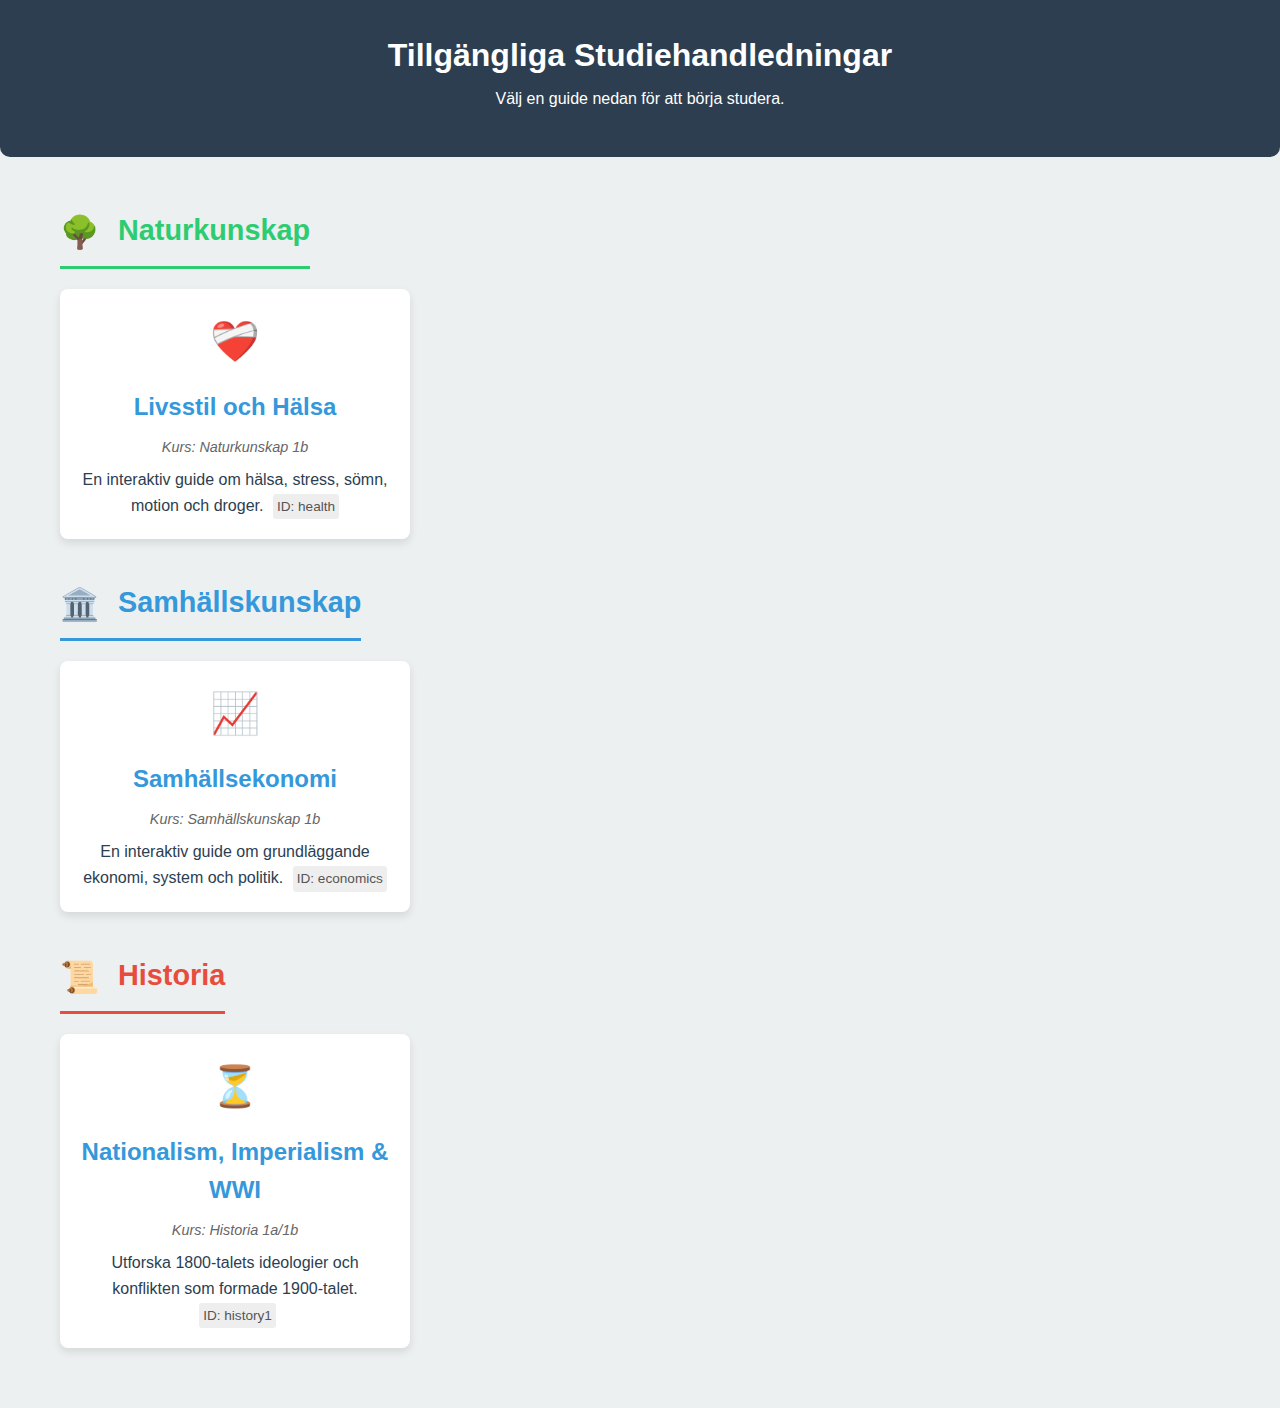
==== index.html @ 3eb87540 "Generalised CSS + JS. Added economy and history study guides. Created standardised "components". Cre" ====
<!DOCTYPE html>
<html lang="sv">
<head>
    <meta charset="UTF-8">
    <meta name="viewport" content="width=device-width, initial-scale=1.0">
    <title>Interaktiva Studiehandledningar - Index</title>
    <link rel="stylesheet" href="studyguide.css">
    <style>
        /* Add some specific styles for the index page */
        body {
            background-color: var(--light);
        }
        .index-header {
            background-color: var(--dark);
            color: white;
            padding: 30px 20px;
            text-align: center;
            margin-bottom: 30px;
            border-radius: 0 0 10px 10px; /* Rounded bottom corners */
        }
        .index-header h1 {
            color: white;
            margin-bottom: 5px;
        }
        /* Styles for Subject Grouping */
        .subject-group {
            margin-bottom: 40px; /* Space between subject groups */
        }
        .subject-group h3 {
            font-size: 1.8em;
            margin-bottom: 20px;
            padding-bottom: 8px;
            border-bottom: 3px solid; /* Default border */
            display: inline-block; /* Keep border tight */
        }
        .subject-group h3 .icon { /* Style for icon span within h3 */
            margin-right: 10px;
            font-size: 1.1em; /* Adjust icon size relative to h3 */
            vertical-align: middle; /* Align icon nicely */
        }

        /* Naturkunskap Specific Styles */
        .subject-naturkunskap h3 {
            color: var(--secondary); /* Green */
            border-color: var(--secondary);
        }

        /* Samhällskunskap Specific Styles */
        .subject-samhallskunskap h3 {
            color: var(--primary); /* Blue */
            border-color: var(--primary);
        }
         /* Historia Specific Styles (Example) */
         .subject-historia h3 {
            color: var(--accent); /* Red */
            border-color: var(--accent);
        }

        .guide-list { /* This now applies to lists WITHIN each subject group */
            display: flex;
            flex-wrap: wrap;
            gap: 20px;
            /* justify-content: center; -- Let it align left within the group */
        }
        .guide-card {
            background-color: white;
            border-radius: 8px;
            padding: 20px;
            box-shadow: 0 4px 8px rgba(0,0,0,0.1);
            text-align: center;
            flex: 0 1 350px; /* Allow shrinking, base width 350px */
            transition: transform 0.3s ease, box-shadow 0.3s ease;
            text-decoration: none;
            color: inherit; /* Inherit text color */
            display: block; /* Make the whole card clickable */
        }
        .guide-card:hover {
            transform: translateY(-5px);
            box-shadow: 0 8px 15px rgba(0,0,0,0.15);
        }
        .guide-card h2 {
            color: var(--primary);
            margin-bottom: 10px;
            font-size: 1.5em;
        }
        .guide-card .course-info { /* Style for the course info paragraph */
            font-size: 0.9em;
            font-style: italic;
            color: #666;
            margin-bottom: 8px; /* Space between course and description */
        }
        .guide-card p {
            color: var(--dark);
            font-size: 1em;
            margin-bottom: 0;
        }
         .guide-card .icon {
            font-size: 2.5em;
            margin-bottom: 15px;
            display: block; /* Make icon block for spacing */
        }
        .guide-card p code {
            font-size: 0.85em;
            color: #555;
            background-color: #eee;
            padding: 2px 4px;
            border-radius: 3px;
            display: inline-block; /* Prevent breaking line */
            margin-left: 5px;
        }
    </style>
</head>
<body>
    <div class="index-header">
        <h1>Tillgängliga Studiehandledningar</h1>
        <p>Välj en guide nedan för att börja studera.</p>
    </div>

    <div class="container">

        <!-- Naturkunskap Group -->
        <div class="subject-group subject-naturkunskap">
            <h3><span class="icon">🌳</span> Naturkunskap</h3>
            <div class="guide-list">
                <!-- Hälsa Guide Card -->
                <a href="healthguide.html" class="guide-card">
                    <span class="icon">❤️‍🩹</span>
                    <h2>Livsstil och Hälsa</h2>
                    <p class="course-info">Kurs: Naturkunskap 1b</p> 
                    <p>En interaktiv guide om hälsa, stress, sömn, motion och droger. <code>ID: health</code></p>
                </a>
                <!-- Add more Naturkunskap guides here -->
            </div>
        </div>

        <!-- Samhällskunskap Group -->
        <div class="subject-group subject-samhallskunskap">
             <h3><span class="icon">🏛️</span> Samhällskunskap</h3>
            <div class="guide-list">
                <!-- Ekonomi Guide Card -->
                <a href="economicsguide.html" class="guide-card">
                     <span class="icon">📈</span>
                    <h2>Samhällsekonomi</h2>
                     <p class="course-info">Kurs: Samhällskunskap 1b</p> 
                    <p>En interaktiv guide om grundläggande ekonomi, system och politik. <code>ID: economics</code></p>
                </a>
                <!-- Add more Samhällskunskap guides here -->
            </div>
        </div>

        <!-- Historia Group -->
        <div class="subject-group subject-historia">
             <h3><span class="icon">📜</span> Historia</h3>
            <div class="guide-list">
                 <a href="historyguide.html" class="guide-card">
                    <span class="icon">⏳</span>
                    <h2>Nationalism, Imperialism & WWI</h2>
                    <p class="course-info">Kurs: Historia 1a/1b</p> 
                    <p>Utforska 1800-talets ideologier och konflikten som formade 1900-talet. <code>ID: history1</code></p>
                </a>
            </div>
        </div>

    </div>

</body>
</html>
---- studyguide.css ----
:root {
    --primary: #3498db;
    --secondary: #2ecc71;
    --accent: #e74c3c;
    --light: #ecf0f1;
    --dark: #2c3e50;
    --correct: #27ae60;
    --wrong: #c0392b;
    --gold: #f39c12;
}

* {
    box-sizing: border-box;
    margin: 0;
    padding: 0;
    font-family: 'Segoe UI', Tahoma, Geneva, Verdana, sans-serif;
}

body {
    background-color: var(--light);
    color: var(--dark);
    line-height: 1.6;
}

.container {
    max-width: 1200px;
    margin: 0 auto;
    padding: 20px;
}

header {
    background-color: var(--primary);
    color: white;
    padding: 20px;
    border-radius: 10px;
    margin-bottom: 20px;
    text-align: center;
    box-shadow: 0 4px 6px rgba(0, 0, 0, 0.1);
}

header h1 {
    color: white;
}

ul {
    padding-left: 20px; 
    margin-left: 0;  
    list-style-position: outside; 
}

nav {
    background-color: var(--dark);
    border-radius: 10px;
    margin-bottom: 20px;
    overflow: hidden;
}

nav ul {
    display: flex;
    list-style-type: none;
    flex-wrap: wrap;
    padding-left: 0;
}

nav li {
    flex-grow: 1;
    text-align: center;
}

nav a {
    display: block;
    color: white;
    text-decoration: none;
    padding: 15px;
    transition: background-color 0.3s;
}

nav a:hover, nav a.active {
    background-color: var(--primary);
}

.section {
    background-color: white;
    border-radius: 10px;
    padding: 20px;
    margin-bottom: 20px;
    box-shadow: 0 2px 4px rgba(0, 0, 0, 0.1);
    display: none;
}

.section.active {
    display: block;
}

h1, h2, h3 {
    color: var(--primary);
    margin-bottom: 15px;
}

p {
    margin-bottom: 15px;
}

.definition {
    background-color: #f8f9fa;
    border-left: 4px solid var(--secondary);
    padding: 15px;
    margin-bottom: 15px;
    border-radius: 0 5px 5px 0;
}

.definition h3 {
    margin-bottom: 5px;
    color: var(--secondary);
}

.info-box {
    background-color: #e3f2fd;
    border-radius: 5px;
    padding: 15px;
    margin-bottom: 15px;
    border: 1px solid #bbdefb;
}

.warning-box {
    background-color: #ffebee;
    border-radius: 5px;
    padding: 15px;
    margin-bottom: 15px;
    border: 1px solid #ffcdd2;
}

.flex-container {
    display: flex;
    flex-wrap: wrap;
    gap: 20px;
    margin-bottom: 15px;
}

.card {
    flex: 1 1 300px;
    background-color: white;
    border-radius: 5px;
    padding: 15px;
    box-shadow: 0 2px 4px rgba(0, 0, 0, 0.1);
    border-top: 4px solid var(--primary);
}

.illustration {
    background-color: #f5f5f5;
    border-radius: 5px;
    padding: 15px;
    margin-bottom: 15px;
    text-align: center;
}

.illustration img {
    max-width: 100%;
    height: auto;
}

.quiz-container {
    background-color: white;
    border-radius: 10px;
    padding: 20px;
    margin-bottom: 20px;
    box-shadow: 0 2px 4px rgba(0, 0, 0, 0.1);
}

.question {
    margin-bottom: 20px;
    padding: 15px;
    background-color: #f8f9fa;
    border-radius: 5px;
}

.options {
    margin-top: 10px;
}

.option {
    background-color: #e3f2fd;
    border: 1px solid #bbdefb;
    border-radius: 5px;
    padding: 10px;
    margin-bottom: 10px;
    cursor: pointer;
    transition: all 0.3s;
}

.option:hover {
    background-color: #bbdefb;
    transform: translateY(-2px);
}

.option.selected {
    background-color: var(--primary);
    color: white;
    font-weight: bold;
    border: 2px solid var(--dark);
    transform: scale(1.02);
}

.option.correct {
    background-color: var(--correct);
    color: white;
}

.option.wrong {
    background-color: var(--wrong);
    color: white;
}

.result {
    background-color: var(--light);
    border-radius: 5px;
    padding: 15px;
    margin-top: 20px;
    text-align: center;
    font-weight: bold;
}

button {
    background-color: var(--primary);
    color: white;
    border: none;
    border-radius: 5px;
    padding: 10px 20px;
    cursor: pointer;
    font-size: 16px;
    margin-top: 10px;
    transition: background-color 0.3s, transform 0.2s;
}

button:hover {
    background-color: #2980b9;
    transform: translateY(-2px);
}

.progress-container {
    height: 20px;
    background-color: #f5f5f5;
    border-radius: 10px;
    margin-bottom: 20px;
    overflow: hidden;
}

.progress-bar {
    height: 100%;
    background-color: var(--secondary);
    border-radius: 10px;
    width: 0;
    transition: width 0.5s;
}

.timer {
    font-size: 24px;
    text-align: center;
    margin-bottom: 20px;
}

.flex-two-column {
    display: flex;
    flex-wrap: wrap;
    gap: 20px;
    margin-bottom: 15px;
}

.column {
    flex: 1 1 45%;
    min-width: 300px;
}

table {
    width: 100%;
    border-collapse: collapse;
    margin-bottom: 15px;
}

table, th, td {
    border: 1px solid #ddd;
}

th, td {
    padding: 12px;
    text-align: left;
}

th {
    background-color: var(--primary);
    color: white;
}

tr:nth-child(even) {
    background-color: #f2f2f2;
}

.tabs {
    display: flex;
    margin-bottom: 15px;
    border-bottom: 2px solid var(--primary);
}

.tab {
    padding: 10px 20px;
    cursor: pointer;
    background-color: #f5f5f5;
    border-radius: 5px 5px 0 0;
    margin-right: 5px;
}

.tab.active {
    background-color: var(--primary);
    color: white;
}

.tab-content {
    display: none;
    padding: 15px;
    background-color: #f8f9fa;
    border-radius: 0 0 5px 5px;
}

.tab-content.active {
    display: block;
}

.achievements {
    display: flex;
    flex-wrap: wrap;
    gap: 15px;
    margin-top: 20px;
}

.achievement {
    background-color: #f5f5f5;
    border-radius: 5px;
    padding: 15px;
    flex: 1 1 200px;
    text-align: center;
    position: relative;
    transition: transform 0.3s, box-shadow 0.3s;
    overflow: hidden;
}

.achievement.unlocked {
    background-color: #dff0d8;
    border: 1px solid #d6e9c6;
    box-shadow: 0 0 15px rgba(46, 204, 113, 0.5);
}

.achievement-icon {
    font-size: 36px;
    margin-bottom: 10px;
    position: relative;
    z-index: 2;
}

.locked-overlay {
    position: absolute;
    top: 0;
    left: 0;
    right: 0;
    bottom: 0;
    background-color: rgba(0, 0, 0, 0.5);
    border-radius: 5px;
    display: flex;
    align-items: center;
    justify-content: center;
    color: white;
    font-size: 24px;
    transition: opacity 0.5s;
    z-index: 3;
}

.activity-icons {
    display: flex;
    flex-wrap: wrap;
    justify-content: center;
    gap: 20px;
    margin: 20px 0;
}

.activity-icon {
    width: 70px;
    height: 70px;
    border-radius: 50%;
    background-color: #f5f5f5;
    border: 1px solid #2c3e50;
    display: flex;
    align-items: center;
    justify-content: center;
    font-size: 36px;
}

.time-record {
    font-weight: bold;
    color: var(--primary);
    margin-top: 10px;
    text-align: center;
}

.achievement-tier {
    display: flex;
    justify-content: space-between;
    margin-top: 10px;
    border-radius: 5px;
    overflow: hidden;
    height: 20px;
}

.tier {
    flex: 1;
    text-align: center;
    font-size: 12px;
    line-height: 20px;
    color: white;
}

.tier-1 { background-color: #9b59b6; }
.tier-2 { background-color: #3498db; }
.tier-3 { background-color: #2ecc71; }

/* Floating quiz status bar */
.quiz-status-floating {
    position: fixed;
    bottom: 20px;
    right: 20px;
    background-color: var(--dark);
    color: white;
    padding: 15px;
    border-radius: 10px;
    box-shadow: 0 4px 15px rgba(0, 0, 0, 0.3);
    z-index: 1000;
    min-width: 180px;
    opacity: 0.9;
    transition: opacity 0.3s, transform 0.3s;
}

.quiz-status-floating:hover {
    opacity: 1;
    transform: translateY(-5px);
}

.quiz-status-floating .timer {
    font-size: 24px;
    margin-bottom: 10px;
    text-align: center;
}

.mini-progress {
    height: 8px;
    background-color: rgba(255, 255, 255, 0.3);
    border-radius: 4px;
    overflow: hidden;
    margin-bottom: 10px;
}

.mini-progress-bar {
    height: 100%;
    background-color: var(--secondary);
    border-radius: 4px;
    width: 0;
    transition: width 0.5s;
}

.status-text {
    text-align: center;
    font-size: 14px;
}

/* Notifications for achievements */
.achievement-notification {
    position: fixed;
    top: 20px;
    left: 50%;
    transform: translateX(-50%) translateY(-150px);
    background-color: var(--dark);
    color: white;
    padding: 20px;
    border-radius: 10px;
    box-shadow: 0 4px 20px rgba(0,0,0,0.4);
    z-index: 1010;
    display: flex;
    align-items: center;
    max-width: 450px;
    opacity: 0;
    transition: transform 0.5s ease, opacity 0.5s ease;
}

.achievement-notification.show {
    opacity: 1;
    transform: translateX(-50%) translateY(0);
}

.achievement-notification .icon {
    font-size: 40px;
    margin-right: 15px;
    animation: bounce 1s infinite;
}

.achievement-notification .content h3 {
    margin: 0 0 5px 0;
    color: white;
}

.achievement-notification .content p {
    margin: 0;
    font-size: 14px;
}

.achievement-stack {
    position: fixed;
    top: 20px;
    right: 20px;
    z-index: 1010;
    display: flex;
    flex-direction: column;
    align-items: flex-end;
    gap: 10px;
    pointer-events: none;
}

@keyframes achievement-unlock {
    0% { transform: scale(1); }
    50% { transform: scale(1.1); }
    100% { transform: scale(1); }
}

@keyframes shine {
    0% { background-position: -100px; }
    40% { background-position: 300px; }
    100% { background-position: 300px; }
}

@keyframes bounce {
    0%, 100% { transform: translateY(0); }
    50% { transform: translateY(-10px); }
}

.achievement.unlocking {
    animation: achievement-unlock 0.8s ease-in-out;
    background-image: linear-gradient(90deg, 
        rgba(255,255,255,0) 0%, 
        rgba(255,255,255,0.4) 50%, 
        rgba(255,255,255,0) 100%);
    background-size: 200px 100%;
    background-repeat: no-repeat;
    animation: achievement-unlock 0.8s ease-in-out, 
               shine 1.5s ease-in-out;
}

.achievement .locked-overlay.hiding {
    opacity: 0;
}

@media (max-width: 768px) {
    .flex-container, .flex-two-column {
        flex-direction: column;
    }
    
    nav ul {
        flex-direction: column;
    }
    
    .quiz-status-floating {
        bottom: 10px;
        right: 10px;
        padding: 10px;
        min-width: 150px;
    }
    
    .quiz-status-floating .timer {
        font-size: 20px;
        margin-bottom: 5px;
    }
    
    .achievement-notification {
        width: 90%;
        padding: 15px;
    }
    
    .achievement-notification .icon {
        font-size: 30px;
    }
}

@keyframes fadeIn {
    from { opacity: 0; }
    to { opacity: 1; }
}

@keyframes pulse {
    0% { transform: scale(1); }
    50% { transform: scale(1.05); }
    100% { transform: scale(1); }
}

.animated {
    animation: fadeIn 0.5s ease-in-out;
}

.pulse {
    animation: pulse 2s infinite;
}

.confetti {
    position: absolute;
    width: 8px;
    height: 8px;
    background-color: var(--gold);
    opacity: 0;
    animation: confetti-fall 3s ease-in-out forwards;
    z-index: 1;
}

@keyframes confetti-fall {
    0% {
        transform: translateY(-50px) rotate(0deg);
        opacity: 1;
    }
    100% {
        transform: translateY(100px) rotate(360deg);
        opacity: 0;
    }
}

/* Styling for Achievement Popup (now using class) */
.achievement-popup {
    position: fixed;
    top: 50%;
    left: 50%;
    background: linear-gradient(to bottom, #ffd700, #f1c40f); /* Gold gradient */
    color: #5E412F; /* Dark brown text */
    padding: 25px 40px;
    border-radius: 10px;
    box-shadow: 0 6px 12px rgba(0,0,0,0.3), 0 0 0 5px #B8860B; /* Shadow and thick border effect */
    z-index: 1001; /* Ensure it's definitely on top */
    font-size: 1.2em;
    border: 2px solid #B8860B; /* Darker gold border */
    opacity: 0; /* Start hidden for animation */
    transform: translate(-50%, -50%) scale(0.5); /* Start centered and small */
    transition: opacity 0.4s ease-out, transform 0.4s cubic-bezier(0.68, -0.55, 0.27, 1.55); /* Smooth pop animation */
    display: block; /* Override potential inline style */
    text-align: center;
    max-width: 90%;
    width: 400px; /* Set a max width */
}

.achievement-popup.show {
    opacity: 1;
    transform: translate(-50%, -50%) scale(1); /* End centered and full size */
}

@keyframes achievement-unlock {
    0% { transform: scale(1); }
    50% { transform: scale(1.1); }
    100% { transform: scale(1); }
}

/* Styling for Quiz Result Panel */
#quiz-result {
    background-color: #e3f2fd; /* Light blue background */
    border: 2px solid var(--primary);
    border-radius: 10px;
    padding: 30px;
    margin-top: 20px;
    text-align: center;
    box-shadow: 0 5px 15px rgba(0,0,0,0.15);
}

#quiz-result h3 {
    margin-bottom: 20px;
    font-size: 2em;
    color: var(--primary);
}

#quiz-result p {
    font-size: 1.2em;
    margin-bottom: 15px;
}

#quiz-result .quiz-score {
    font-size: 1.5em;
    font-weight: bold;
    color: var(--secondary); /* Green score */
    margin-top: 20px;
}

#quiz-result .result-actions {
    margin-top: 30px;
    display: flex;
    justify-content: center;
    gap: 20px;
}

#quiz-result .result-actions button {
    padding: 12px 25px;
    font-size: 1.1em;
}

/* Max Score Celebration Styles */
#quiz-result.max-score-celebration {
    position: relative; /* Needed for pseudo-elements */
    border-color: var(--gold);
    background: linear-gradient(135deg, #e3f2fd 70%, #fffacd 100%); /* Add subtle gold shimmer */
    overflow: hidden; /* Keep fireworks contained */
}

#quiz-result.max-score-celebration h3::before {
    content: '🏆 '; /* Add trophy emoji before heading */
    font-size: 1.2em; /* Make trophy slightly larger */
    margin-right: 10px;
    display: inline-block;
    animation: trophy-bounce 1s ease-in-out infinite;
}

#quiz-result.max-score-celebration::before, 
#quiz-result.max-score-celebration::after {
    content: '';
    position: absolute;
    width: 6px;
    height: 6px;
    background: var(--gold);
    border-radius: 50%;
    box-shadow: 
        /* Simple firework sparks using box-shadow */
        0 -15px 0 var(--secondary), 
        15px 0px 0 var(--accent), 
        0 15px 0 var(--primary), 
        -15px 0px 0 var(--secondary),
        10px -10px 0 var(--accent), 
        10px 10px 0 var(--primary), 
        -10px 10px 0 var(--secondary), 
        -10px -10px 0 var(--accent);
    animation: fireworks 1.2s ease-out infinite both;
    opacity: 0;
}

#quiz-result.max-score-celebration::after {
    left: 20%;
    top: 20%;
    animation-delay: 0.3s;
}

#quiz-result.max-score-celebration::before {
    right: 20%;
    bottom: 20%;
    animation-delay: 0.6s;
}

@keyframes fireworks {
    0% { transform: scale(0.5); opacity: 0.5; }
    50% { opacity: 1; }
    100% { transform: scale(1.5); opacity: 0; }
}

@keyframes trophy-bounce {
    0%, 100% { transform: translateY(0) rotate(0deg); }
    25% { transform: translateY(-5px) rotate(-5deg); }
    75% { transform: translateY(-5px) rotate(5deg); }
}

/* Styling for Quiz Answer Feedback */
#quiz-answers {
    font-size: 1.1em;
}

/* Styling for multi-achievement list inside popup */
.achievement-popup .multi-achievement-list {
    margin-top: 15px;
    text-align: left; /* Align text left for list */
}

.achievement-popup .multi-achievement-list p {
    margin-bottom: 8px; /* Space between items */
    font-size: 1em; /* Adjust size if needed */
}

.achievement-popup .multi-achievement-list .icon {
    display: inline-block; /* Icons inline with text */
    font-size: 1.5em; /* Adjust icon size */
    margin: 0 8px 0 0; /* Space after icon */
    vertical-align: middle; /* Align icon nicely */
}

/* Styling for new record section */
.achievement-popup .popup-divider {
    border: none;
    border-top: 1px solid rgba(0,0,0,0.1);
    margin: 15px 0;
}

.achievement-popup .new-record-section {
    margin-top: 15px;
}

.achievement-popup .new-record-section h4 {
    color: var(--primary); /* Match other headings */
    margin-bottom: 10px;
    font-size: 1.1em;
}

.achievement-popup .new-record-section p {
    margin-bottom: 5px;
    font-size: 1em;
    color: #5E412F; /* Dark brown text */
}

.achievement-popup .new-record-section .icon {
    display: inline-block;
    font-size: 1.3em;
    margin: 0 8px 0 0;
    vertical-align: middle;
}

/* Wrapper for centering difficulty switch */
.difficulty-switch-wrapper {
    text-align: center;
    margin-top: 20px; /* Restore top margin */
}

/* Difficulty Switch Styling */
.difficulty-switch {
    display: inline-block;
    text-align: center;
    margin-bottom: 15px;
    position: relative;
    padding: 20px 0;
}

.difficulty-switch > label {
    display: block;
    margin-bottom: 10px;
    font-weight: bold;
    color: var(--dark);
}

.switch-container {
    position: relative;
    z-index: 1;
    display: inline-block;
    width: 320px;
    height: 50px;
    background-color: var(--light);
    border-radius: 25px;
    border: 1px solid #ccc;
    box-shadow: inset 0 1px 3px rgba(0,0,0,0.1);
    overflow: hidden;
}

.switch-container input[type="radio"] {
    display: none;
}

.switch-label {
    position: absolute;
    top: 0;
    bottom: 0;
    width: 50%;
    font-size: 1.1em;
    line-height: 50px;
    text-align: center;
    cursor: pointer;
    z-index: 1;
    color: var(--dark);
    transition: color 0.3s ease;
}

.switch-label-left {
    left: 0;
    border-radius: 20px 0 0 20px;
}

.switch-label-right {
    right: 0;
    border-radius: 0 20px 20px 0;
}

.switch-selection {
    position: absolute;
    top: 2px;
    left: 2px;
    width: calc(50% - 4px);
    height: calc(100% - 4px);
    background-color: var(--primary);
    border-radius: 23px;
    z-index: 0;
    transition: transform 0.3s cubic-bezier(0.68, -0.55, 0.27, 1.55);
    box-shadow: 0 2px 5px rgba(0,0,0,0.2);
}

/* Move selection indicator and change text color */
#difficulty-normal:checked ~ .switch-selection {
    transform: translateX(0%);
}
#difficulty-normal:checked + .switch-label-left {
    color: white;
}

#difficulty-crazy:checked ~ .switch-selection {
    transform: translateX(calc(100% + 4px));
}
#difficulty-crazy:checked + .switch-label-right {
    color: white;
}

/* Banana background pattern - Single Large Banana */
.difficulty-switch::before {
    content: '🍌'; /* Single banana */
    position: absolute;
    top: 50%; /* Center vertically relative to parent */
    right: -20px; /* Position slightly off the right edge of the parent */
    width: auto; /* Let font size determine width */
    height: auto; /* Let font size determine height */
    font-size: 6em; /* Make it large */
    line-height: 1; 
    color: rgba(243, 156, 18, 0.25); /* Slightly less transparent */
    z-index: 0; /* Behind switch-container */
    pointer-events: none; 
    opacity: 0; 
    transition: opacity 0.4s ease, transform 0.4s ease; /* Add transform transition */
    /* Removed overflow, text-align, word-wrap */
    transform: translate(0, -50%) rotate(15deg); /* Center vertically and add rotation */
    transform-origin: center center;
}

/* Show and slightly move banana when crazy is checked */
.difficulty-switch:has(#difficulty-crazy:checked)::before {
    opacity: 1; 
    transform: translate(10px, -50%) rotate(25deg); /* Move slightly right and rotate more */
}

/* Styling for new record section */
.achievement-popup .new-record-section {
    margin-top: 15px;
}

.achievement-popup .new-record-section h4 {
    color: var(--primary); /* Match other headings */
    margin-bottom: 10px;
    font-size: 1.1em;
}

.achievement-popup .new-record-section p {
    margin-bottom: 5px;
    font-size: 1em;
    color: #5E412F; /* Dark brown text */
}

.achievement-popup .new-record-section .icon {
    display: inline-block;
    font-size: 1.3em;
    margin: 0 8px 0 0;
    vertical-align: middle;
}

/* ==== Vetenskap Section Enhancements ==== */

.box-icon {
    margin-right: 5px;
    vertical-align: middle; /* Apply middle align generally */
}

/* Health Dimensions Section */
.health-dimensions .illustration-column {
    display: flex; 
    align-items: center; 
    justify-content: center;
}

.icon-list-alt {
    list-style: none;
    padding-left: 0;
    margin-top: 10px;
}

.icon-list-alt li {
    display: flex;
    align-items: baseline;
    margin-bottom: 10px;
}

.icon-list-alt .list-icon {
    color: var(--primary);
    margin-right: 10px;
    font-size: 1.3em;
    flex-shrink: 0;
}

/* Styled Lists Variations */
.styled-list {
    list-style: none;
    padding-left: 0;
    margin-top: 10px;
}

.styled-list li {
    padding-left: 25px;
    position: relative;
    margin-bottom: 6px;
}

.styled-list li::before {
    content: ''; /* Base empty */
    position: absolute;
    left: 5px;
    top: 7px; /* Adjust vertical alignment */
    width: 8px;
    height: 8px;
    border-radius: 50%;
    background-color: var(--primary);
}

.check-list-alt li::before {
    content: '✓';
    background-color: transparent;
    font-weight: bold;
    font-size: 1.2em;
    width: auto;
    height: auto;
    top: 0;
    left: 0;
}
.check-list-alt.green-checks li::before {
    color: var(--correct);
}
.check-list-alt.red-checks li::before {
    color: var(--wrong);
}

.cross-list-alt li::before {
    content: '✗';
    background-color: transparent;
    font-weight: bold;
    font-size: 1.2em;
    width: auto;
    height: auto;
    top: 0;
    left: 0;
    color: var(--wrong);
}

/* Comparison Box */
.comparison-box h3 .box-icon {
    color: var(--primary);
}

.comparison-grid {
    display: flex;
    gap: 20px;
    margin-top: 15px;
}

.comparison-item {
    flex: 1;
    padding: 15px;
    border-radius: 5px;
    background-color: rgba(255,255,255,0.5);
}

.comparison-item h4 {
    font-size: 1.1em;
    margin-bottom: 10px;
    text-align: center;
    border-bottom: 1px solid #ccc;
    padding-bottom: 5px;
}

.comparison-item h4 .icon {
    margin-left: 5px;
}

.comparison-item p {
    font-size: 0.95em;
    margin-bottom: 8px;
}

.comparison-footer {
    margin-top: 15px;
    font-style: italic;
    text-align: center;
    font-size: 0.9em;
}

@media (max-width: 600px) {
    .comparison-grid {
        flex-direction: column;
    }
}

/* Staggered Animation for Child Elements */
.animated-children-stagger > * {
    opacity: 0;
    transform: translateY(20px);
    animation: fadeInUp 0.5s ease-out forwards;
}

/* Apply delays using nth-child */
.animated-children-stagger > *:nth-child(1) { animation-delay: 0.1s; }
.animated-children-stagger > *:nth-child(2) { animation-delay: 0.2s; }
.animated-children-stagger > *:nth-child(3) { animation-delay: 0.3s; }
.animated-children-stagger > *:nth-child(4) { animation-delay: 0.4s; }
.animated-children-stagger > *:nth-child(5) { animation-delay: 0.5s; }
.animated-children-stagger > *:nth-child(6) { animation-delay: 0.6s; }
/* Add more if needed */

@keyframes fadeInUp {
    to {
        opacity: 1;
        transform: translateY(0);
    }
}

/* ==== Psykisk Section Enhancements ==== */

.support-box h3 .box-icon {
    color: var(--accent); /* Red icon for support */
}

.support-list {
    list-style: none;
    padding-left: 0;
    margin-top: 10px;
}

.support-list li {
    margin-bottom: 8px;
    padding-left: 25px;
    position: relative;
}

.support-list li::before {
    content: '📞'; /* Default phone icon */
    position: absolute;
    left: 0;
    top: 0;
}

.support-list li:has(a)::before {
    content: '🌐'; /* Website icon for links */
}

.support-list a {
    color: var(--primary);
    text-decoration: none;
}

.support-list a:hover {
    text-decoration: underline;
}

/* Perspective Grid Styling - COLORS SWAPPED */
.perspective-grid {
    margin-top: 15px;
    margin-bottom: 25px; /* More space after */
}

.perspective-no { /* We aren't worse off - Use green */
    background-color: #e6ffed; /* Light green */
    border-left: 4px solid var(--correct);
}
.perspective-yes { /* We are worse off - Use red */
    background-color: #fff0f0; /* Light red */
    border-left: 4px solid var(--wrong);
}

.perspective-no h4 .icon, 
.perspective-yes h4 .icon {
     font-size: 1.2em;
}

.brain-stress-section .definition h3 .box-icon {
    vertical-align: baseline; /* Better alignment */
}

/* Quote Box Styling */
.quote-box {
    background-color: #fef9e7; /* Light yellow */
    border-left: 4px solid #f39c12; /* Gold border */
}

.quote-box h3 .box-icon {
    color: #f39c12;
}

.quote-box blockquote {
    margin: 10px 0;
    padding-left: 15px;
    border-left: 3px solid #f1c40f;
    font-style: italic;
    color: #5E412F; 
}

.quote-box blockquote p {
    margin-bottom: 5px;
}

/* Actions List - 2 columns */
#psykisk .icon-list-alt.cols-2 {
    columns: 2;
    column-gap: 20px;
}
@media (max-width: 500px) {
    #psykisk .icon-list-alt.cols-2 {
        columns: 1;
    }
}

/* ==== Psykisk Section - Revised Structure ==== */

.subsection {
    margin-bottom: 40px; /* Space between subsections */
    padding: 20px;
    border-radius: 8px;
    background-color: #ffffff; /* Default white background */
    box-shadow: 0 2px 5px rgba(0,0,0,0.05); /* Subtle shadow */
}

.subsection h3 {
    margin-bottom: 15px;
    border-bottom: 2px solid var(--primary);
    padding-bottom: 5px;
    display: inline-block; /* Keep border tight */
    margin-right: 8px;
}

.subsection h3 .box-icon {
    margin-right: 8px;
}

/* ADD Generic Theme Classes */
.subsection.theme-blue { background-color: #e3f2fd; }
.subsection.theme-lblue { background-color: #eef7ff; } /* Slightly Lighter Blue */
.subsection.theme-green { background-color: #e8f5e9; }
.subsection.theme-yellow { background-color: #fff9c4; }
.subsection.theme-lyellow { background-color: #fffde7; } /* Lighter Yellow */
.subsection.theme-orange { background-color: #fff3e0; }
.subsection.theme-purple { background-color: #f3e5f5; }
.subsection.theme-pink { background-color: #fce4ec; }
.subsection.theme-red { background-color: #ffebee; }
.subsection.theme-cyan { background-color: #e0f2f1; }

/* Stress Flow Diagram Placeholder */
.stress-flow-diagram {
    border: 1px dashed var(--primary);
    padding: 15px;
    margin: 20px 0;
    border-radius: 5px;
    background-color: rgba(255, 255, 255, 0.5);
}

.stress-flow-diagram h4 {
    margin-top: 0;
    margin-bottom: 10px;
    font-weight: bold;
    color: var(--primary);
}

.stress-flow-diagram .flow-steps {
    list-style-type: none; /* Remove default numbers */
    padding-left: 0;
    counter-reset: step-counter;
}

.stress-flow-diagram .flow-steps li {
    counter-increment: step-counter;
    margin-bottom: 10px;
    position: relative;
    padding-left: 45px; /* Space for number and arrow */
}

.stress-flow-diagram .flow-steps li::before {
    content: counter(step-counter);
    position: absolute;
    left: 0;
    top: 0;
    background-color: var(--primary);
    color: white;
    width: 25px;
    height: 25px;
    border-radius: 50%;
    display: flex;
    align-items: center;
    justify-content: center;
    font-weight: bold;
}

.stress-flow-diagram .flow-steps li:not(:last-child)::after {
    content: '⬇️'; /* Arrow indicating flow */
    position: absolute;
    left: 8px; /* Center below number */
    top: 30px; /* Below the number */
    font-size: 1.2em;
    color: var(--primary);
}

.stress-flow-diagram .diagram-note {
    font-style: italic;
    color: #555;
    text-align: center;
    margin-top: 15px;
}

/* Teenage Brain Box - Add bg icon -> Now handled by general class */
/* Remove specific styles 
.teenage-brain {
    ...
}
.teenage-brain::before {
   ...
}
*/
.teenage-brain h3 .box-icon { /* This icon is removed in HTML anyway */
    font-size: 1.2em; 
}

/* Anxiety/Panic/Depression Boxes */
.stress-overwhelms .column .definition, 
.stress-overwhelms .column .warning-box {
    margin-bottom: 15px;
    padding: 15px;
}

.stress-overwhelms .definition h4, 
.stress-overwhelms .warning-box h4 {
     font-size: 1.1em; /* Slightly smaller headings */
     margin-bottom: 8px;
}

.stress-overwhelms h3 { /* Main subsection heading */
    color: var(--accent);
    border-bottom-color: var(--accent);
}

/* General Class for Boxes with Background Icons */
.box-with-bg-icon {
    overflow: hidden; /* Keep overflow hidden for float containment */
    box-sizing: border-box; 
}

.box-with-bg-icon::before {
    content: attr(data-bg-icon); /* Get icon from data attribute */
    float: right; /* Use float for text wrapping */
    font-size: 7em;       /* Adjusted size */
    color: rgba(0,0,0,0.05); /* Slightly less transparent? */
    transform: rotate(-10deg); /* Default rotation */
    user-select: none;
    pointer-events: none;
    line-height: 1;
    margin-left: 15px; /* Space between text and icon */
    margin-top: 5px;  /* Adjust vertical position slightly */
}

/* Resilience & Support Section */
.resilience-support h3 {
    color: var(--correct);
    border-bottom-color: var(--correct);
}

.resilience-support .actions-list {
    margin-top: 15px;
    margin-bottom: 25px;
}

.resilience-support .support-section {
    margin-top: 20px;
}

.resilience-support .support-section .column .info-box {
    /* Add specific styles if needed */
}

.resilience-support .support-list {
    font-size: 0.9em;
}

/* Adjustments */
.quote-box h4 { /* Use h4 for consistency */
     font-size: 1.1em;
     margin-bottom: 8px;
}

/* ==== Fysisk Aktivitet Section - Subsections ==== */
.activity-intro { background-color: #eef7ff; } /* Light blue */
.activity-recs { background-color: #f3e5f5; } /* Light purple */
.activity-benefits { background-color: #e8f5e9; } /* Light green */
.activity-brain { background-color: #fff9c4; } /* Light yellow */

.history-context h4 .box-icon {
    vertical-align: middle;
}

/* Style brain connection box */
.brain-mental-link h4 .box-icon {
    vertical-align: middle;
    margin-bottom: 10px;
}

/* Stress Flow Diagram Placeholder */
.stress-flow-diagram {
    border: 1px dashed var(--primary);
    padding: 15px;
    margin: 20px 0;
    border-radius: 5px;
    background-color: rgba(255, 255, 255, 0.5);
}

.stress-flow-diagram h4 {
    margin-top: 0;
    margin-bottom: 10px;
    font-weight: bold;
    color: var(--primary);
}

.stress-flow-diagram .flow-steps {
    list-style-type: none; /* Remove default numbers */
    padding-left: 0;
    counter-reset: step-counter;
}

.stress-flow-diagram .flow-steps li {
    counter-increment: step-counter;
    margin-bottom: 10px;
    position: relative;
    padding-left: 45px; /* Space for number and arrow */
}

.stress-flow-diagram .flow-steps li::before {
    content: counter(step-counter);
    position: absolute;
    left: 0;
    top: 0;
    background-color: var(--primary);
    color: white;
    width: 25px;
    height: 25px;
    border-radius: 50%;
    display: flex;
    align-items: center;
    justify-content: center;
    font-weight: bold;
}

.stress-flow-diagram .flow-steps li:not(:last-child)::after {
    content: '⬇️'; /* Arrow indicating flow */
    position: absolute;
    left: 8px; /* Center below number */
    top: 30px; /* Below the number */
    font-size: 1.2em;
    color: var(--primary);
}

.stress-flow-diagram .diagram-note {
    font-style: italic;
    color: #555;
    text-align: center;
    margin-top: 15px;
}

/* ==== Droger Section - Subsections ==== */
.drugs-intro { background-color: #fce4ec; } /* Light pink */
.drugs-mechanism { background-color: #e3f2fd; } /* Light blue */
.drugs-reward { background-color: #fffde7; } /* Lighter yellow */
.drugs-categories { background-color: #e0f2f1; } /* Light cyan */
.drugs-downside { background-color: #ffebee; } /* Light red */
.drugs-risks-support { background-color: #f3e5f5; } /* Light purple */

.neuron-explanation .illustration-column {
    display: flex;
    align-items: center; /* Vertically center SVG */
    justify-content: center;
}

.category-list li {
    margin-bottom: 10px;
}

/* Style risks cards similar to benefits */
.risks-cards .card {
    border-left: 4px solid var(--accent);
    border-top: none; 
    text-align: center;
}

.risks-cards .card h4 {
    color: var(--accent); /* Match border */
    border-bottom: none; 
    display: block;
    text-align: center;
}

.risks-cards .card h4 .box-icon {
    display: block; 
    font-size: 2em;
    margin: 0 auto 10px auto; 
}

.risks-cards .card ul {
    list-style: none;
    padding-left: 0;
    font-size: 0.9em;
}

/* Generalize column list styles */
.icon-list-alt.cols-2 {
    columns: 2;
    column-gap: 20px;
    margin-top: 10px; /* Add some default margin */
}
@media (max-width: 500px) {
    .icon-list-alt.cols-2 {
        columns: 1;
    }
}

/* ADD General Icon Card Deck Styles */
.icon-card-deck {
    display: flex; /* Use existing flex container base */
    flex-wrap: wrap;
    gap: 20px;
    margin-bottom: 15px;
}

.icon-card-deck .card {
    flex: 1 1 300px; /* Keep base sizing */
    background-color: white;
    border-radius: 5px;
    padding: 15px;
    box-shadow: 0 2px 4px rgba(0, 0, 0, 0.1);
    border-top: none; /* Remove default */
    border-left-width: 4px;
    border-left-style: solid;
    border-left-color: var(--primary); /* Default border color */
    text-align: center; /* Default text align */
    transition: transform 0.3s ease, box-shadow 0.3s ease; /* Add hover effect base */
}

.icon-card-deck .card:hover {
     transform: translateY(-5px);
     box-shadow: 0 8px 15px rgba(0,0,0,0.15);
}

.icon-card-deck .card h4 {
    color: var(--primary); /* Default color */
    border-bottom: none; /* Remove heading border */
    display: block;
    text-align: center;
    margin-bottom: 10px; /* Add margin */
}

.icon-card-deck .card h4 .box-icon {
    display: block; /* Icon above text */
    font-size: 2em;
    margin: 0 auto 10px auto; /* Center icon */
}

.icon-card-deck .card ul {
    list-style: none;
    padding-left: 0;
    font-size: 0.9em;
    text-align: left; /* Align list text left */
}

/* Theme modifiers for Card Deck */
.icon-card-deck.theme-benefit .card {
    border-left-color: var(--secondary);
}
.icon-card-deck.theme-benefit .card h4 {
    color: var(--secondary);
}

.icon-card-deck.theme-risk .card {
    border-left-color: var(--accent);
}
.icon-card-deck.theme-risk .card h4 {
    color: var(--accent);
}

.icon-card-deck.theme-lifestyle .card {
    border-left-color: var(--primary); /* Or specific colors? */
    /* For unique lifestyle border colors, we might need individual card classes back */
    /* Let's stick with primary for now for generalization */
    position: relative; /* Needed for bg icon */
    overflow: hidden; /* Needed for bg icon */
}
.icon-card-deck.theme-lifestyle .card h4 {
    color: var(--primary); /* Or specific? */
}

/* Specific Background Icon for certain cards (like lifestyle) */
.card.icon-bg-card {
    position: relative;
    overflow: hidden;
}
.card.icon-bg-card::before { /* Using ::before instead of .card-bg-icon div */
    content: attr(data-bg-icon); /* Get icon from data */
    position: absolute;
    top: -10px;
    right: -20px;
    font-size: 6em;
    color: rgba(0,0,0,0.04);
    z-index: 0;
    transform: rotate(-15deg);
    user-select: none;
    pointer-events: none;
    line-height: 1;
}
.card.icon-bg-card h4, 
.card.icon-bg-card p, 
.card.icon-bg-card ul { 
    position: relative; /* Keep text above bg icon */
    z-index: 1;
}

/* --- Timeline Component --- */
.timeline {
    position: relative;
    max-width: 100%;
    margin: 40px auto 50px auto; /* Increased top margin, keep bottom 50px */
    padding: 100px 20px 40px 20px; /* Increased top padding, keep others */
    background-color: var(--light);
    border-radius: 8px;
}

.timeline-dots-svg {
    position: absolute;
    top: 0;
    left: 0;
    width: 100%;
    height: 100%;
    pointer-events: none;
    z-index: 1;
    /* background-color: rgba(255, 0, 255, 0.3); /* REMOVED DEBUG */
}

.timeline-dots-svg line {
    stroke: #bdc3c7; /* Hardcoded light grey/blue */
    stroke-width: 4;
}

.timeline-dots-svg circle.timeline-dot {
    fill: #3498db; /* Hardcoded primary blue */
    /* Define a fixed radius for the dots */
    /* Radius (r) must be set as an SVG attribute, not in CSS */
}

/* Remove the original CSS line */
.timeline::after {
    /* content: ''; */ /* Comment out or remove */
    /* position: absolute; */
    /* width: 4px; */
    /* background-color: var(--primary-light); */
    /* top: 0; */
    /* bottom: 0; */
    /* left: 50%; */
    /* margin-left: -2px; */
    display: none; /* Hide the CSS line */
}

/* Timeline event container */
.timeline-event {
    padding: 10px 40px;
    background-color: inherit;
    width: 50%;
    box-sizing: border-box;
    position: relative;
    opacity: 0;
    animation: fadeInTimeline 0.6s ease-out forwards;
    margin-top: 0;
    margin-bottom: 0;
}

/* Apply negative margin only to subsequent events */
.timeline-event:not(:first-child) {
    margin-top: -60px;
}

/* Compensate EXACTLY for the container padding */
.timeline-event:first-child {
    margin-top: 0;
}

/* Stagger animation for events */
.timeline-event:nth-child(1) { animation-delay: 0.2s; }
.timeline-event:nth-child(2) { animation-delay: 0.4s; }
.timeline-event:nth-child(3) { animation-delay: 0.6s; }
.timeline-event:nth-child(4) { animation-delay: 0.8s; }
.timeline-event:nth-child(5) { animation-delay: 1.0s; }
.timeline-event:nth-child(6) { animation-delay: 1.2s; }
/* Add more if needed */

/* Place events on the left */
.timeline-event.left {
    left: 0;
}

/* Place events on the right */
.timeline-event.right {
    left: 50%;
}

/* Add arrows to the left container (pointing right) */
.timeline-event.left::before {
    content: " ";
    height: 0;
    position: absolute;
    top: 22px; /* Should align with original padding */
    width: 0;
    z-index: 1;
    right: 30px;
    border: medium solid #f8f9fa; /* Use content background color for arrow base */
    border-width: 10px 0 10px 10px;
    border-color: transparent transparent transparent #f8f9fa;
}

/* Add arrows to the right container (pointing left) */
.timeline-event.right::before {
    content: " ";
    height: 0;
    position: absolute;
    top: 22px; /* Should align with original padding */
    width: 0;
    z-index: 1;
    left: 30px;
    border: medium solid #f8f9fa; /* Use content background color */
    border-width: 10px 10px 10px 0;
    border-color: transparent #f8f9fa transparent transparent;
}

/* Fix the circle on the timeline */
.timeline-event::after {
    content: '';
    position: absolute;
    width: 16px;
    height: 16px;
    background-color: var(--light);
    border: 4px solid var(--primary);
    top: 20px;
    border-radius: 50%;
    z-index: 2;
    /* Positioning is now side-specific again */
}

/* Fill the first and last circles */
.timeline-event:first-of-type::after,
.timeline-event:last-child::after {
    background-color: var(--primary);
}

/* Correct positioning for left events (marker on the right edge) */
.timeline-event.left::after {
    right: -12px;
    left: auto; /* Ensure no conflict */
}

/* Correct positioning for right events (marker on the left edge) */
.timeline-event.right::after {
    left: -12px;
    right: auto; /* Ensure no conflict */
}

/* The event content */
.timeline-content {
    padding: 15px 20px;
    background-color: #f8f9fa; /* Changed to slightly off-white/light grey */
    position: relative;
    border-radius: 6px;
    box-shadow: 0 2px 5px rgba(0,0,0,0.1);
    /* Add outer border */
    border-style: solid;
    border-width: 0; /* Base width */
}

/* Add left border for left events */
.timeline-event.left .timeline-content {
    border-left-width: 4px;
    border-left-color: var(--accent);
}

/* Add right border for right events */
.timeline-event.right .timeline-content {
    border-right-width: 4px;
    border-right-color: var(--accent);
}

.timeline-content h4 {
    margin-top: 0;
    color: var(--primary);
    font-size: 1.1em;
    border-bottom: 1px solid var(--primary-light);
    padding-bottom: 5px;
    margin-bottom: 10px;
}

.timeline-date {
    font-weight: bold;
    color: var(--accent);
    display: block;
    margin-bottom: 5px;
}

/* Responsive adjustments */
@media screen and (max-width: 768px) {
    .timeline::after {
        display: none; /* Hide the CSS line on mobile too */
    }
    .timeline-event {
        width: 100%;
        padding-left: 70px;
        padding-right: 25px;
        margin-top: -30px; /* Reduce overlap slightly more on mobile */
    }
    .timeline-event.left, .timeline-event.right {
        left: 0%;
    }
    .timeline-event.left::before, .timeline-event.right::before {
        left: 60px;
        border: medium solid #f8f9fa; /* Use content background color */
        border-width: 10px 10px 10px 0;
        border-color: transparent #f8f9fa transparent transparent;
    }
    .timeline-event.left::after, .timeline-event.right::after {
        /* Styles are now handled by the main ::after rule */
    }
}

/* Fade-in animation */
@keyframes fadeInTimeline {
    from { opacity: 0; transform: translateY(20px); }
    to { opacity: 1; transform: translateY(0); }
}

/* --- End Timeline Component --- */

/* --- Horizontal Timeline Component --- */
.timeline-horizontal {
    display: flex;
    justify-content: space-between; /* Distribute items evenly */
    overflow-x: auto; /* Allow horizontal scrolling if needed */
    padding: 30px 10px 40px 10px; /* Space for markers below */
    margin: 30px 0;
    position: relative;
    border-top: 4px solid var(--primary-light);
    border-bottom: 4px solid var(--primary-light);
    background-color: var(--light); /* Changed background to paper color */
    border-radius: 8px;
}

.timeline-horizontal-event {
    display: flex;
    flex-direction: column;
    align-items: center;
    min-width: 180px; /* Adjust as needed */
    padding: 0 15px;
    position: relative;
    /* Remove flex: 0 0 auto if we want space-between to work effectively */
    /* If items should still have a minimum size, keep min-width */
    opacity: 0;
    animation: fadeInTimeline 0.6s ease-out forwards;
}

/* Stagger animation for horizontal events */
.timeline-horizontal-event:nth-child(1) { animation-delay: 0.2s; }
.timeline-horizontal-event:nth-child(2) { animation-delay: 0.4s; }
.timeline-horizontal-event:nth-child(3) { animation-delay: 0.6s; }
.timeline-horizontal-event:nth-child(4) { animation-delay: 0.8s; }
.timeline-horizontal-event:nth-child(5) { animation-delay: 1.0s; }
.timeline-horizontal-event:nth-child(6) { animation-delay: 1.2s; }
/* Add more if needed */

/* The marker on the timeline */
.timeline-horizontal-event::after {
    content: '';
    position: absolute;
    width: 16px;
    height: 16px;
    bottom: -28px; /* Position below the bottom border */
    left: 50%;
    transform: translateX(-50%);
    background-color: var(--light);
    border: 4px solid var(--primary);
    border-radius: 50%;
    z-index: 1;
}

/* Connecting line (except for the last element) */
.timeline-horizontal-event:not(:last-child)::before {
    content: '';
    position: absolute;
    width: 100%; /* Stretch across the event width */
    height: 4px;
    background-color: var(--primary-light);
    bottom: -26px; /* Align with the marker center */
    left: 50%; /* Start from the middle */
    z-index: 0;
}

.timeline-horizontal-content {
    background-color: #f8f9fa; /* Using a slightly off-white/light grey for contrast */
    padding: 10px 15px;
    border-radius: 6px;
    text-align: center;
    box-shadow: 0 1px 3px rgba(0,0,0,0.1);
    width: 100%;
    margin-top: 10px; /* Space above marker */
    position: relative; /* Needed for the arrow */
}

/* Arrow pointing down from the content box */
.timeline-horizontal-content::after {
    content: " ";
    position: absolute;
    bottom: -10px; /* Position below the box */
    left: 50%;
    margin-left: -5px; /* Center the arrow */
    border-width: 5px;
    border-style: solid;
    border-color: #f8f9fa transparent transparent transparent; /* Pointing down */
}

.timeline-horizontal-content h4 {
    margin: 0 0 5px 0;
    color: var(--primary);
    font-size: 1em;
}

.timeline-horizontal-content p {
    font-size: 0.9em;
    margin: 0;
    color: var(--dark-grey);
}

.timeline-horizontal-date {
    font-weight: bold;
    color: var(--accent);
    display: block;
    margin-bottom: 8px;
    font-size: 0.95em;
}

/* Hide horizontal timeline on very small screens if it becomes unusable */
/* Or add more sophisticated responsive styles */
@media screen and (max-width: 480px) {
    .timeline-horizontal {
        /* Example: Could potentially hide or stack items */
        /* display: none; */ 
    }
}

/* --- End Horizontal Timeline Component --- */

/* --- Definition List with Icons --- */
.definition-list-alt dd {
  margin-bottom: 15px; /* Add space after each description */
}
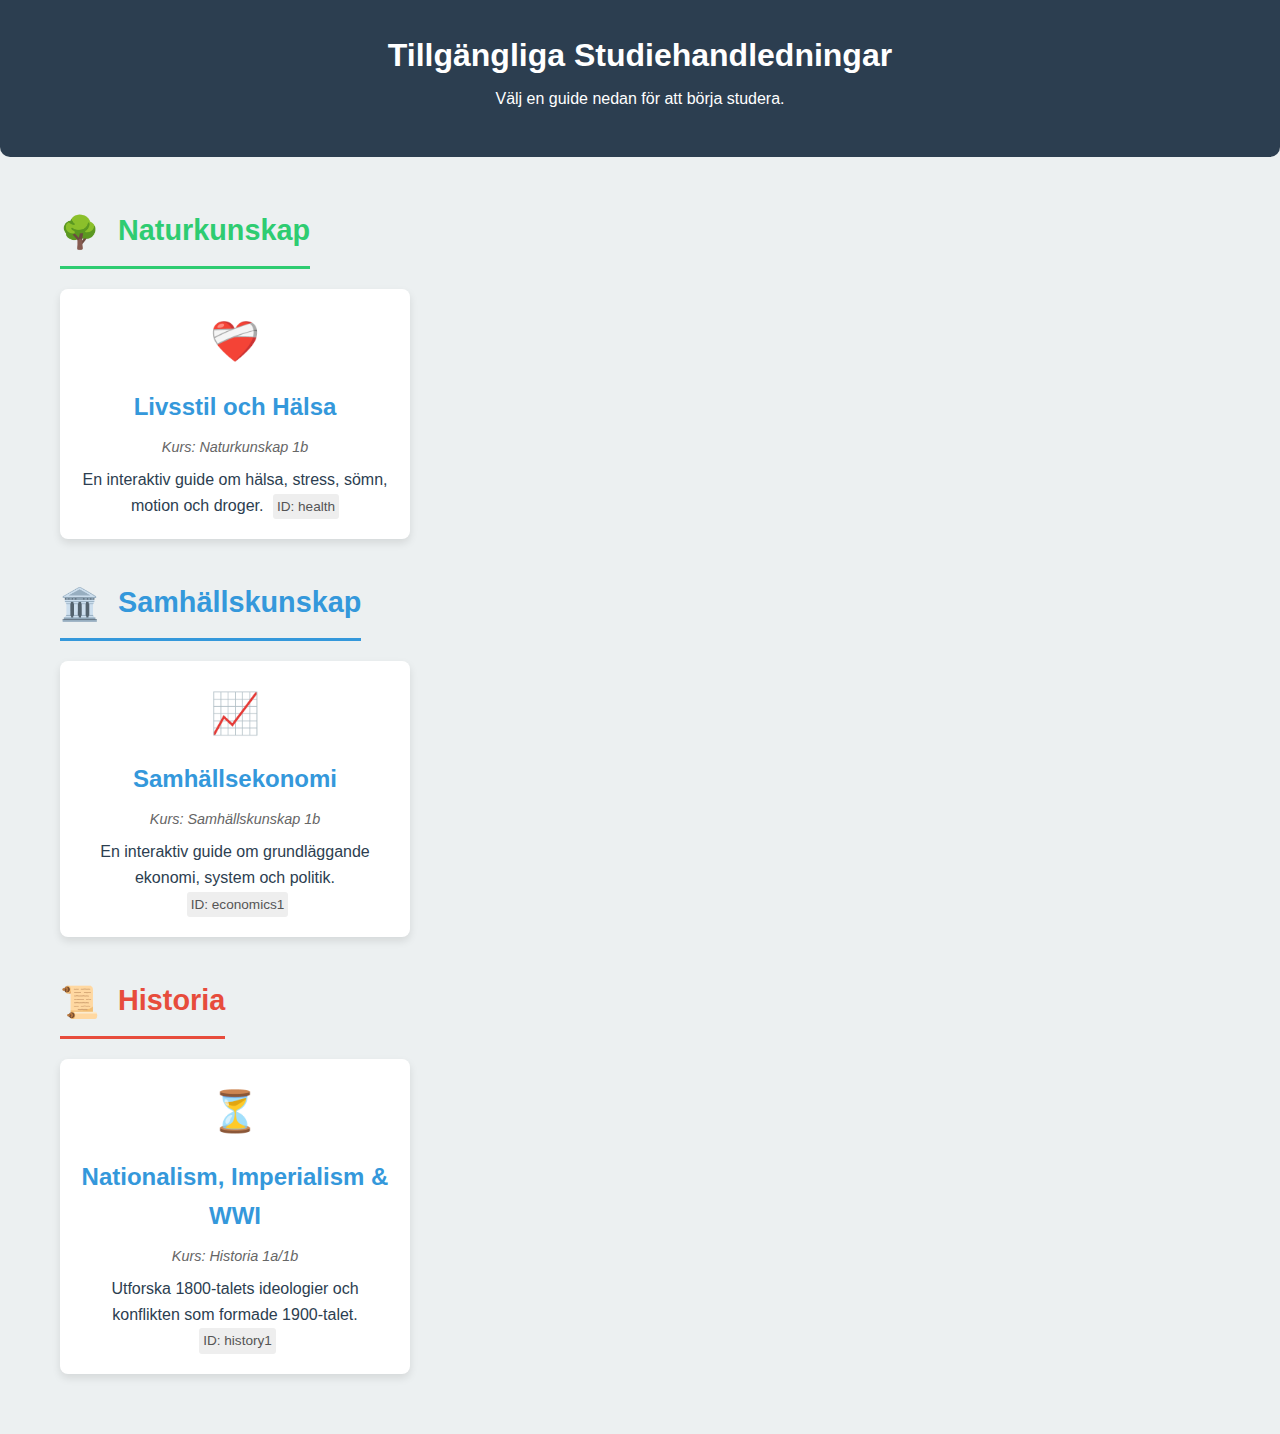
==== commit 2138f5ef: "Updated the structure of the project to organise the guides in their own folder." ====
--- a/index.html
+++ b/index.html
@@ -138,11 +138,11 @@
              <h3><span class="icon">🏛️</span> Samhällskunskap</h3>
             <div class="guide-list">
                 <!-- Ekonomi Guide Card -->
-                <a href="economicsguide.html" class="guide-card">
+                <a href="studyguides/economics1/economicsguide.html" class="guide-card">
                      <span class="icon">📈</span>
                     <h2>Samhällsekonomi</h2>
                      <p class="course-info">Kurs: Samhällskunskap 1b</p> 
-                    <p>En interaktiv guide om grundläggande ekonomi, system och politik. <code>ID: economics</code></p>
+                    <p>En interaktiv guide om grundläggande ekonomi, system och politik. <code>ID: economics1</code></p>
                 </a>
                 <!-- Add more Samhällskunskap guides here -->
             </div>
@@ -152,7 +152,7 @@
         <div class="subject-group subject-historia">
              <h3><span class="icon">📜</span> Historia</h3>
             <div class="guide-list">
-                 <a href="historyguide.html" class="guide-card">
+                 <a href="studyguides/history1/historyguide.html" class="guide-card">
                     <span class="icon">⏳</span>
                     <h2>Nationalism, Imperialism & WWI</h2>
                     <p class="course-info">Kurs: Historia 1a/1b</p> 
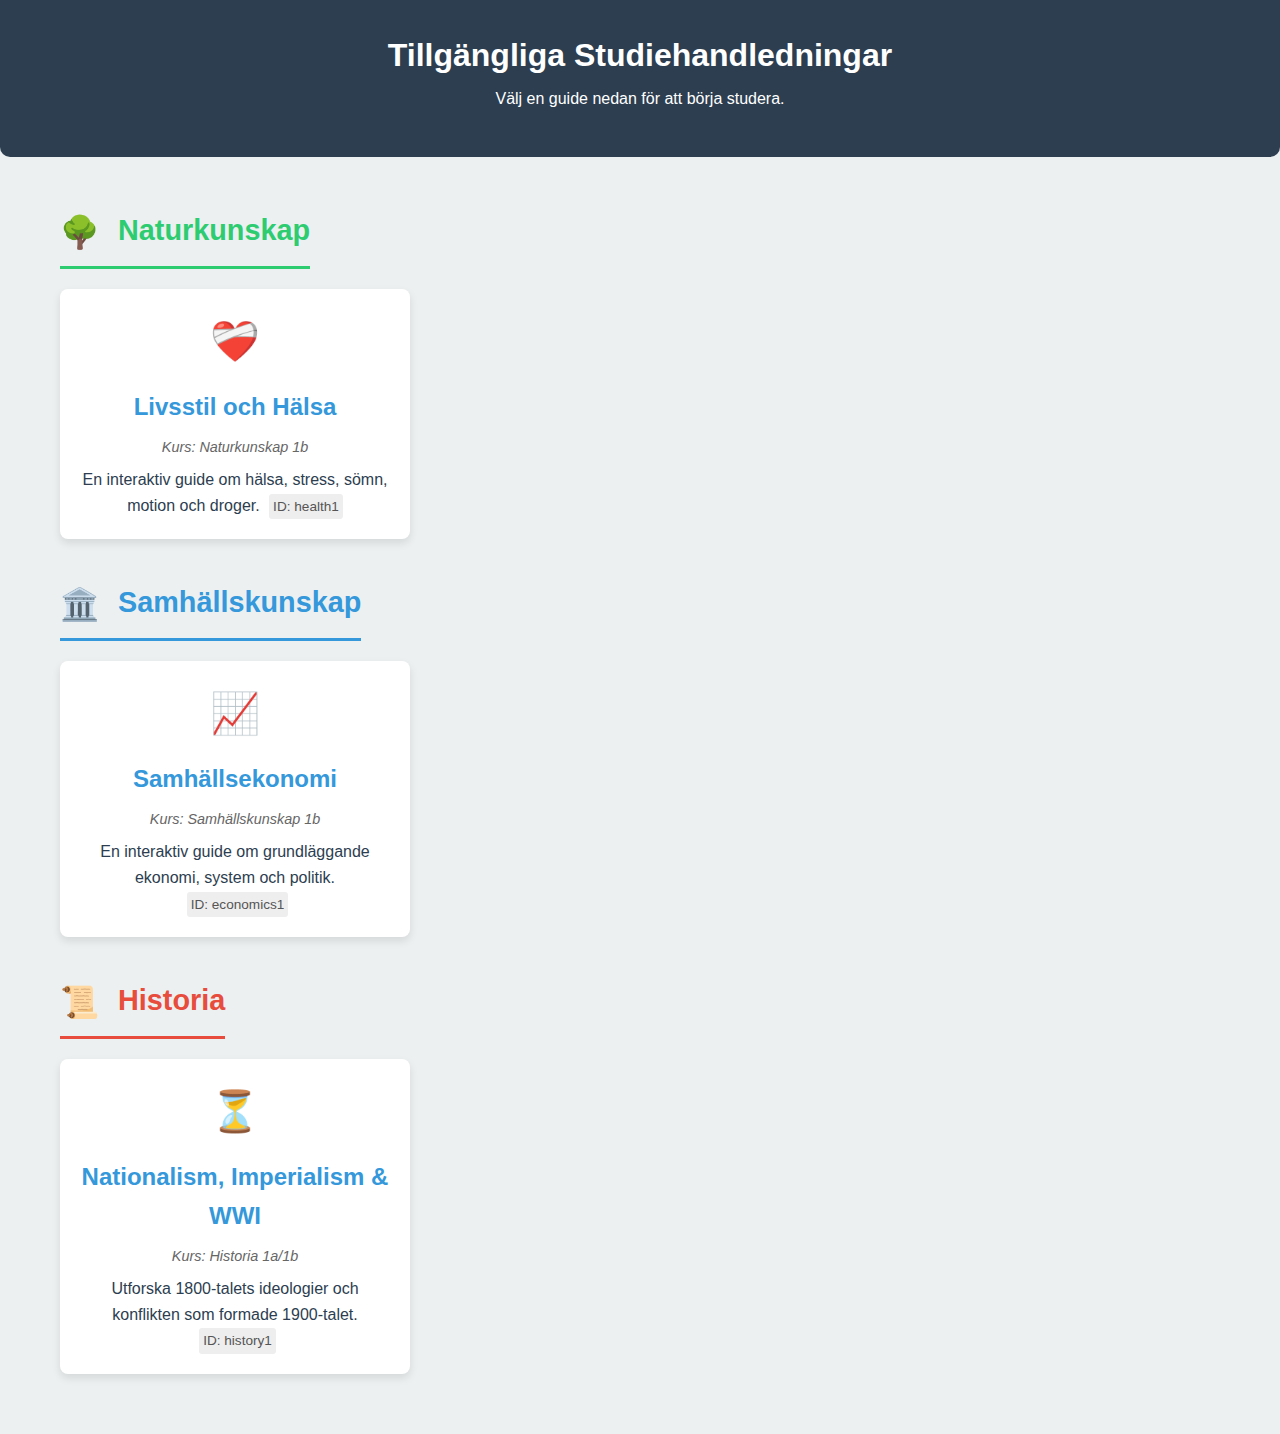
==== commit 6881e76b: "Fixed absolute linking." ====
--- a/index.html
+++ b/index.html
@@ -123,11 +123,11 @@
             <h3><span class="icon">🌳</span> Naturkunskap</h3>
             <div class="guide-list">
                 <!-- Hälsa Guide Card -->
-                <a href="healthguide.html" class="guide-card">
+                <a href="studyguides/health1/healthguide.html" class="guide-card">
                     <span class="icon">❤️‍🩹</span>
                     <h2>Livsstil och Hälsa</h2>
                     <p class="course-info">Kurs: Naturkunskap 1b</p> 
-                    <p>En interaktiv guide om hälsa, stress, sömn, motion och droger. <code>ID: health</code></p>
+                    <p>En interaktiv guide om hälsa, stress, sömn, motion och droger. <code>ID: health1</code></p>
                 </a>
                 <!-- Add more Naturkunskap guides here -->
             </div>
